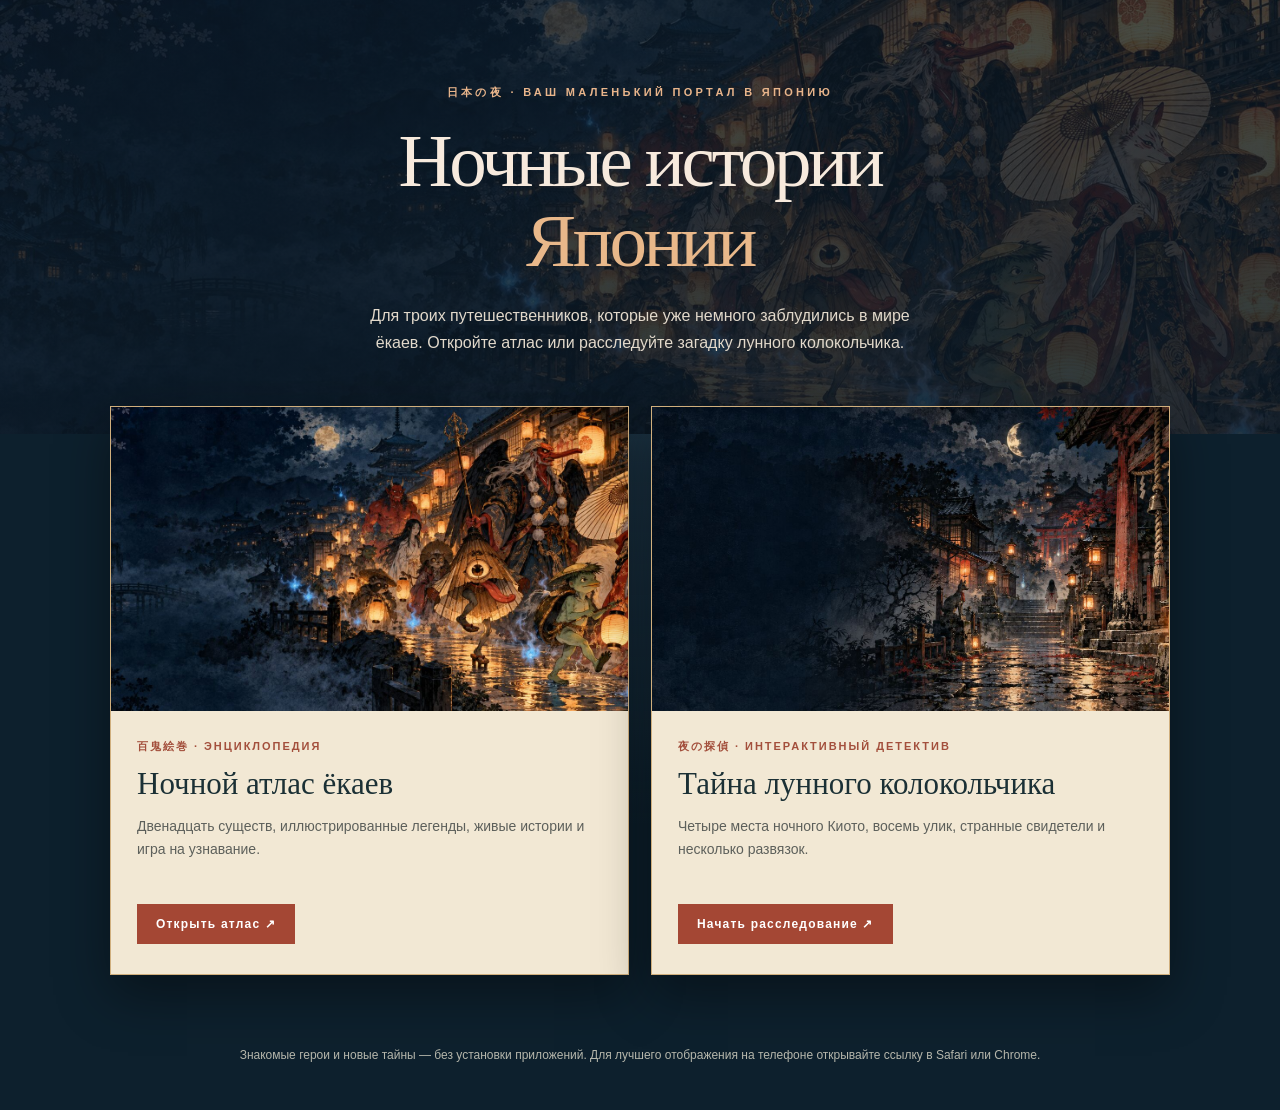
==== index.html @ 678c8723 "Publish Japan mysteries: yokai atlas and moonbell detective" ====
<!doctype html>
<html lang="ru">
<head>
  <meta charset="utf-8">
  <meta name="viewport" content="width=device-width, initial-scale=1, viewport-fit=cover">
  <meta name="theme-color" content="#122534">
  <title>Ночные истории Японии · Атлас и детектив</title>
  <meta name="description" content="Две интерактивные истории о японской мистике: энциклопедия ёкаев и детектив в ночном Киото.">
  <style>
    :root{font-family:Georgia,'Times New Roman',serif;color:#f7eadd;background:#0d202d}
    *{box-sizing:border-box}body{margin:0;min-height:100vh;background:radial-gradient(ellipse at 50% -15%,#325066 0,transparent 55%),#0d202d}
    a{color:inherit;text-decoration:none}a:focus-visible{outline:3px solid #eab58a;outline-offset:5px}
    header{min-height:360px;padding:85px 22px 78px;text-align:center;background:linear-gradient(#0c1a27bf,#0c1a27db),url('atlas/assets/hero.jpg') center 32%/cover}
    .eyebrow{font:700 11px Arial,sans-serif;letter-spacing:.3em;color:#e9b58b;text-transform:uppercase}
    h1{font-size:clamp(40px,8vw,75px);font-weight:400;line-height:1.07;letter-spacing:-.045em;margin:21px 0 20px}
    h1 em{font-style:normal;color:#e9b88a}header p{font:16px/1.7 Arial,sans-serif;color:#e2d9cb;max-width:560px;margin:0 auto}
    main{width:min(1060px,calc(100% - 28px));margin:-28px auto 0;padding-bottom:70px;position:relative;display:grid;grid-template-columns:repeat(2,minmax(0,1fr));gap:22px}
    .card{background:#f2e8d4;color:#1b3035;border:1px solid #d0af7d;box-shadow:0 20px 50px #0006;overflow:hidden;transition:transform .2s}
    .card:hover{transform:translateY(-4px)}.art{display:block;width:100%;aspect-ratio:1.7;object-fit:cover}.body{padding:25px 26px 30px}
    .tag{font:700 11px Arial,sans-serif;letter-spacing:.18em;color:#a34f3c;text-transform:uppercase}
    h2{font-size:31px;line-height:1.1;font-weight:400;margin:13px 0}.description{font:14px/1.65 Arial,sans-serif;color:#5d605b;min-height:65px}
    .open{display:inline-block;background:#a44734;color:#fff;padding:13px 19px;font:700 12px Arial,sans-serif;letter-spacing:.1em;margin-top:10px}
    footer{text-align:center;padding:0 20px 45px;color:#b6b7ac;font:12px/1.7 Arial,sans-serif}
    @media(max-width:640px){header{padding:63px 20px 66px;min-height:295px}main{grid-template-columns:1fr;max-width:470px;gap:18px}.body{padding:23px}.description{min-height:0}}
  </style>
</head>
<body>
  <header>
    <div class="eyebrow">日本の夜 · ВАШ МАЛЕНЬКИЙ ПОРТАЛ В ЯПОНИЮ</div>
    <h1>Ночные истории<br><em>Японии</em></h1>
    <p>Для троих путешественников, которые уже немного заблудились в мире ёкаев. Откройте атлас или расследуйте загадку лунного колокольчика.</p>
  </header>
  <main>
    <a class="card" href="atlas/" aria-label="Открыть энциклопедию японских ёкаев">
      <img class="art" src="atlas/assets/hero.jpg" alt="Лисий дух, тэнгу и каппа на ночной улице Японии">
      <div class="body"><span class="tag">百鬼絵巻 · ЭНЦИКЛОПЕДИЯ</span><h2>Ночной атлас ёкаев</h2><p class="description">Двенадцать существ, иллюстрированные легенды, живые истории и игра на узнавание.</p><span class="open">Открыть атлас ↗</span></div>
    </a>
    <a class="card" href="detective/" aria-label="Открыть детектив Тайна лунного колокольчика">
      <img class="art" src="detective/assets/art-00.jpg" alt="Лунное святилище с лисами и бронзовым колокольчиком">
      <div class="body"><span class="tag">夜の探偵 · ИНТЕРАКТИВНЫЙ ДЕТЕКТИВ</span><h2>Тайна лунного колокольчика</h2><p class="description">Четыре места ночного Киото, восемь улик, странные свидетели и несколько развязок.</p><span class="open">Начать расследование ↗</span></div>
    </a>
  </main>
  <footer>Знакомые герои и новые тайны — без установки приложений. Для лучшего отображения на телефоне открывайте ссылку в Safari или Chrome.</footer>
</body>
</html>
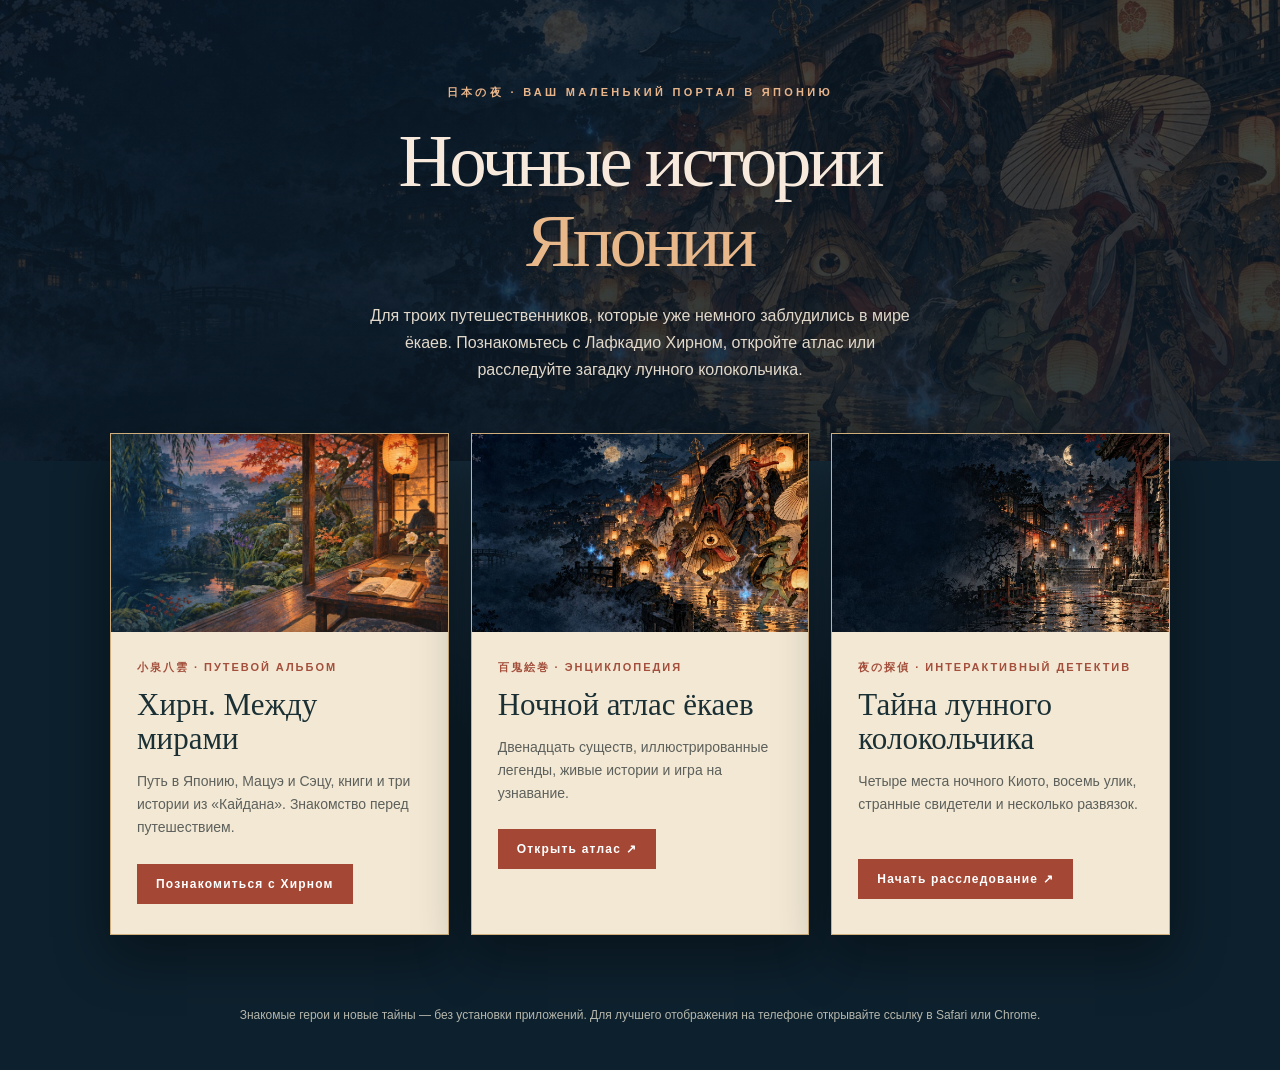
==== commit f98a0ac9: "Add illustrated Lafcadio Hearn album with sourced biography, Japan chapters and mobile reading" ====
--- a/index.html
+++ b/index.html
@@ -4,8 +4,8 @@
   <meta charset="utf-8">
   <meta name="viewport" content="width=device-width, initial-scale=1, viewport-fit=cover">
   <meta name="theme-color" content="#122534">
-  <title>Ночные истории Японии · Атлас и детектив</title>
-  <meta name="description" content="Две интерактивные истории о японской мистике: энциклопедия ёкаев и детектив в ночном Киото.">
+  <title>Ночные истории Японии · Хирн, атлас и детектив</title>
+  <meta name="description" content="Интерактивные истории о Японии: Лафкадио Хирн, энциклопедия ёкаев и детектив в ночном Киото.">
   <style>
     :root{font-family:Georgia,'Times New Roman',serif;color:#f7eadd;background:#0d202d}
     *{box-sizing:border-box}body{margin:0;min-height:100vh;background:radial-gradient(ellipse at 50% -15%,#325066 0,transparent 55%),#0d202d}
@@ -14,7 +14,7 @@
     .eyebrow{font:700 11px Arial,sans-serif;letter-spacing:.3em;color:#e9b58b;text-transform:uppercase}
     h1{font-size:clamp(40px,8vw,75px);font-weight:400;line-height:1.07;letter-spacing:-.045em;margin:21px 0 20px}
     h1 em{font-style:normal;color:#e9b88a}header p{font:16px/1.7 Arial,sans-serif;color:#e2d9cb;max-width:560px;margin:0 auto}
-    main{width:min(1060px,calc(100% - 28px));margin:-28px auto 0;padding-bottom:70px;position:relative;display:grid;grid-template-columns:repeat(2,minmax(0,1fr));gap:22px}
+    main{width:min(1060px,calc(100% - 28px));margin:-28px auto 0;padding-bottom:70px;position:relative;display:grid;grid-template-columns:repeat(3,minmax(0,1fr));gap:22px}
     .card{background:#f2e8d4;color:#1b3035;border:1px solid #d0af7d;box-shadow:0 20px 50px #0006;overflow:hidden;transition:transform .2s}
     .card:hover{transform:translateY(-4px)}.art{display:block;width:100%;aspect-ratio:1.7;object-fit:cover}.body{padding:25px 26px 30px}
     .tag{font:700 11px Arial,sans-serif;letter-spacing:.18em;color:#a34f3c;text-transform:uppercase}
@@ -28,9 +28,13 @@
   <header>
     <div class="eyebrow">日本の夜 · ВАШ МАЛЕНЬКИЙ ПОРТАЛ В ЯПОНИЮ</div>
     <h1>Ночные истории<br><em>Японии</em></h1>
-    <p>Для троих путешественников, которые уже немного заблудились в мире ёкаев. Откройте атлас или расследуйте загадку лунного колокольчика.</p>
+    <p>Для троих путешественников, которые уже немного заблудились в мире ёкаев. Познакомьтесь с Лафкадио Хирном, откройте атлас или расследуйте загадку лунного колокольчика.</p>
   </header>
   <main>
+    <a class="card" href="hearn/" aria-label="Познакомиться с Лафкадио Хирном">
+      <img class="art" src="hearn/assets/matsue-dusk.webp" alt="Современная иллюстрация: сад, письменный стол и фонарь в сумерках">
+      <div class="body"><span class="tag">小泉八雲 · ПУТЕВОЙ АЛЬБОМ</span><h2>Хирн. Между мирами</h2><p class="description">Путь в Японию, Мацуэ и Сэцу, книги и три истории из «Кайдана». Знакомство перед путешествием.</p><span class="open">Познакомиться с Хирном</span></div>
+    </a>
     <a class="card" href="atlas/" aria-label="Открыть энциклопедию японских ёкаев">
       <img class="art" src="atlas/assets/hero.jpg" alt="Лисий дух, тэнгу и каппа на ночной улице Японии">
       <div class="body"><span class="tag">百鬼絵巻 · ЭНЦИКЛОПЕДИЯ</span><h2>Ночной атлас ёкаев</h2><p class="description">Двенадцать существ, иллюстрированные легенды, живые истории и игра на узнавание.</p><span class="open">Открыть атлас ↗</span></div>
